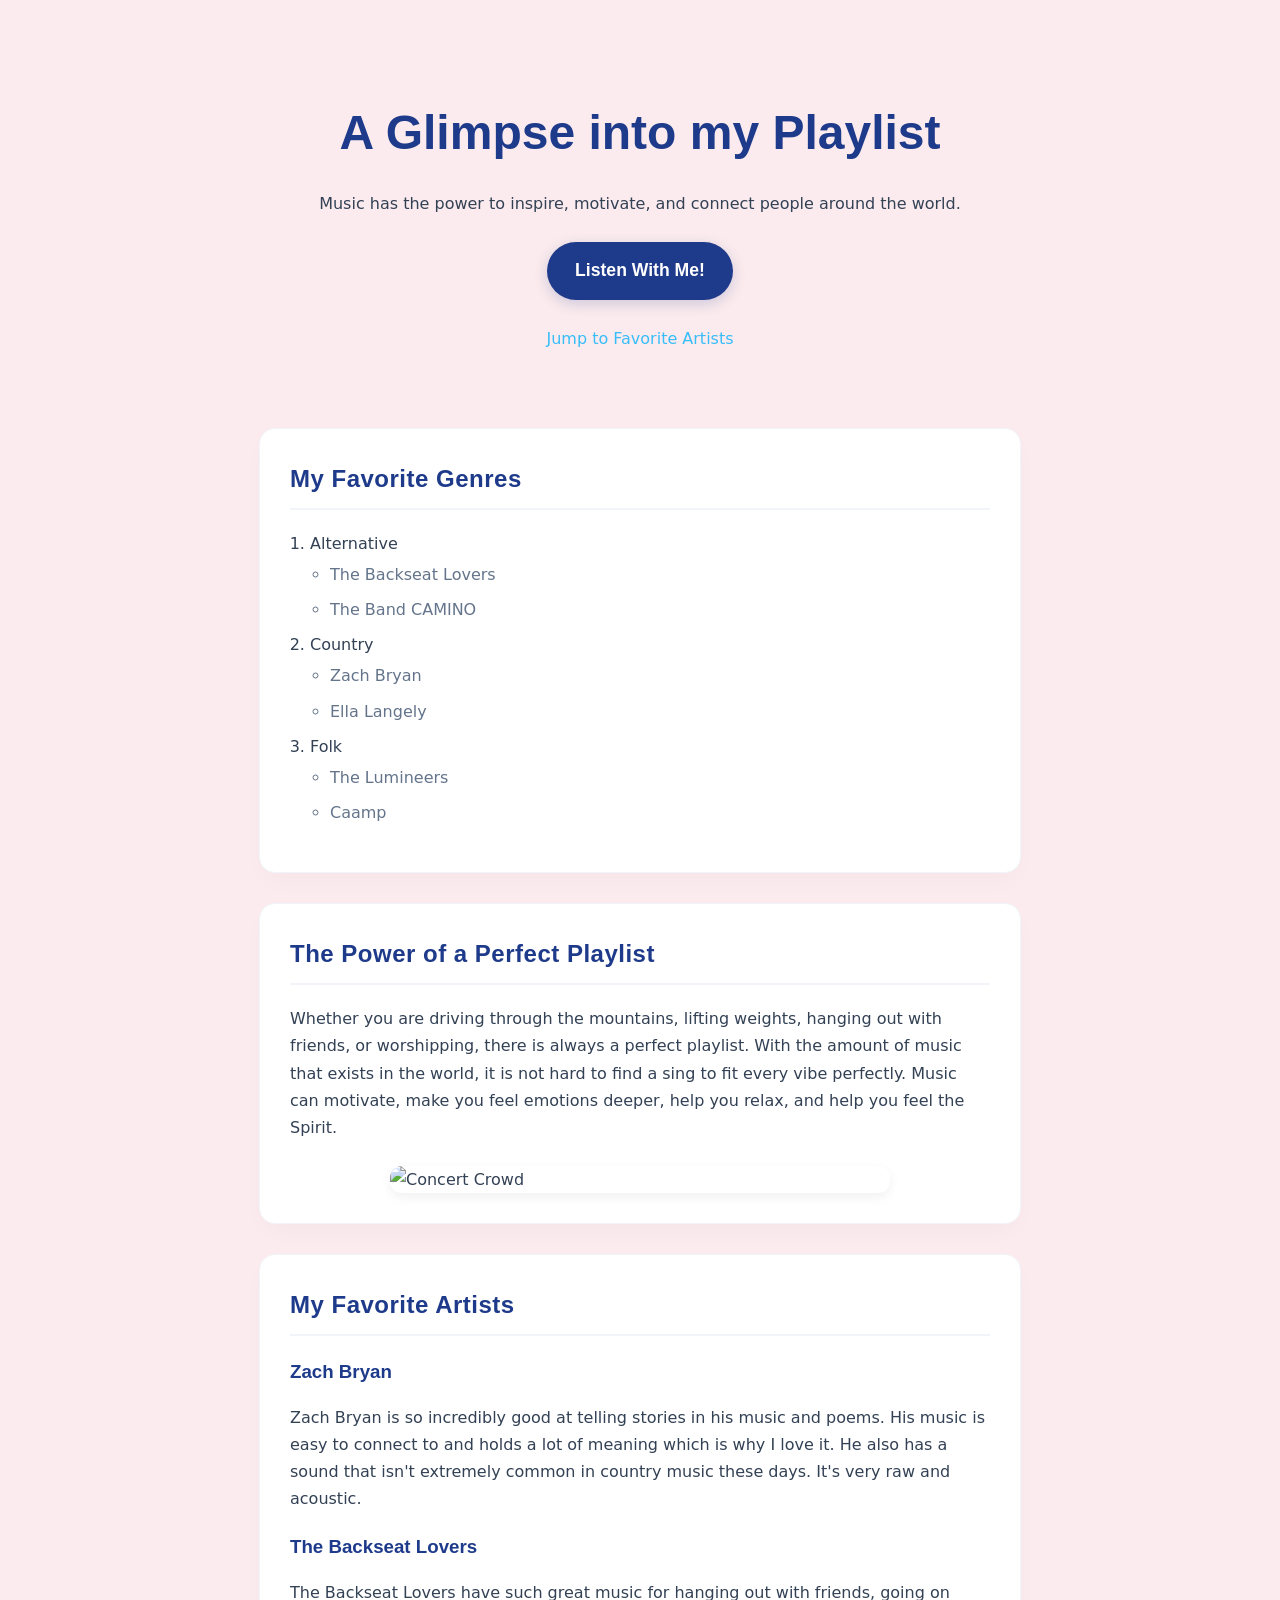
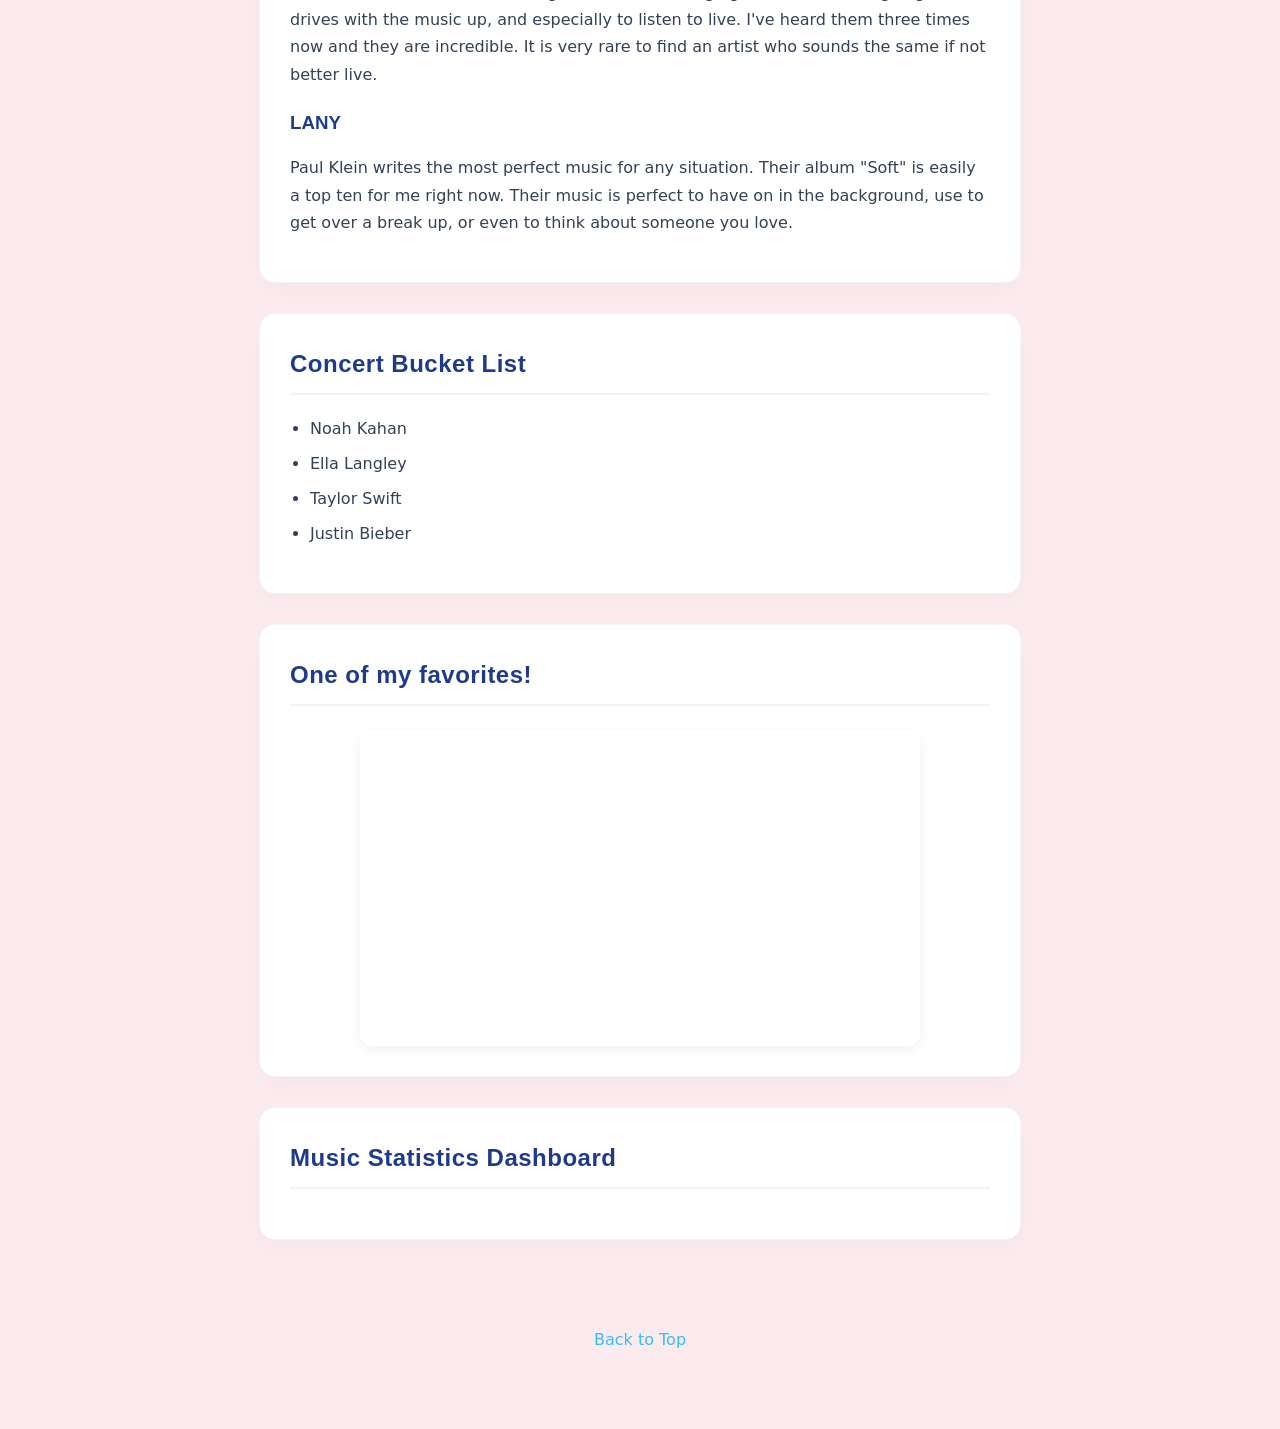
==== scratch.html @ b8a94af5 "Add files via upload" ====
<!DOCTYPE html>
<html lang="en">
<head>
    <meta charset="UTF-8">
    <meta name="viewport" content="width=device-width, initial-scale=1.0">
    <title>A Glimpse into my Playlists</title>

    <!-- Link to CSS file -->
    <link rel="stylesheet" href="scratch.css">
</head>

<body>

    <!-- On-page anchor -->
    <a id="top"></a>

    <header>
        <h1>A Glimpse into my Playlist</h1>
        <p>Music has the power to inspire, motivate, and connect people around the world.</p>

        <p style="margin-top: 25px; margin-bottom: 25px;">
            <a href="app.html" class="app-launch-btn">Listen With Me!</a>
        </p>

        <p><a href="#artists">Jump to Favorite Artists</a></p>
    </header>
    <!-- Div 1 -->
    <div class="section">
        <h2>My Favorite Genres</h2>

        <!-- Ordered list with unordered list embedded -->
        <ol>
            <li>Alternative
                <ul>
                    <li>The Backseat Lovers</li>
                    <li>The Band CAMINO</li>
                </ul>
            </li>

            <li>Country
                <ul>
                    <li>Zach Bryan</li>
                    <li>Ella Langely</li>
                </ul>
            </li>

            <li>Folk
                <ul>
                    <li>The Lumineers</li>
                    <li>Caamp</li>
                </ul>
            </li>
        </ol>
    </div>

    <!-- Div 2 -->
    <div class="section">
        <h2>The Power of a Perfect Playlist</h2>

        <p>
            Whether you are driving through the mountains, lifting weights, hanging out with friends, or worshipping, there is always a perfect playlist. With the amount of music that exists in the world, it is not hard to find a sing to fit every vibe perfectly. Music can motivate, make you feel emotions deeper, help you relax, and help you feel the Spirit. 
        </p>

        <!-- Image Requirement -->
        <img src="concert.jpg"
             alt="Concert Crowd"
             width="500">
    </div>

    <!-- Div 3 -->
    <div class="section" id="artists">
        <h2>My Favorite Artists</h2>

        <h3>Zach Bryan</h3>
        <p>
            Zach Bryan is so incredibly good at telling stories in his music and poems. His music is easy to connect to and holds a lot of meaning which is why I love it. He also has a sound that isn't extremely common in country music these days. It's very raw and acoustic.
        </p>

        <h3>The Backseat Lovers</h3>
        <p>
            The Backseat Lovers have such great music for hanging out with friends, going on drives with the music up, and especially to listen to live. I've heard them three times now and they are incredible. It is very rare to find an artist who sounds the same if not better live. 
        </p>

        <h3>LANY</h3>
        <p>
            Paul Klein writes the most perfect music for any situation. Their album "Soft" is easily a top ten for me right now. Their music is perfect to have on in the background, use to get over a break up, or even to think about someone you love. 
        </p>
    </div>

    <div class="section">
        <h2>Concert Bucket List</h2>

        <ul>
            <li>Noah Kahan</li>
            <li>Ella Langley</li>
            <li>Taylor Swift</li>
            <li>Justin Bieber</li>
        </ul>
    </div>

    <!-- YouTube Video Requirement -->
   <div class="section">
        <h2>One of my favorites!</h2>

        <iframe
            width="560"
            height="315"
            src="https://www.youtube.com/embed/6KNwRDEeC9Q"
            title="Zach Bryan - Burn, Burn, Burn"
            allow="accelerometer; autoplay; clipboard-write; encrypted-media; gyroscope; picture-in-picture; web-share"
            allowfullscreen>
        </iframe>
    </div>

    <!-- Tableau Requirement -->
    <div class="section">
        <h2>Music Statistics Dashboard</h2>

        <p>
            
        </p>

        <div>
            <div class='tableauPlaceholder' id='viz1781666016126' style='position: relative'><noscript><a href='#'><img alt='Dashboard 1 ' src='https:&#47;&#47;public.tableau.com&#47;static&#47;images&#47;My&#47;MyMusicDashboard&#47;Dashboard1&#47;1_rss.png' style='border: none' /></a></noscript><object class='tableauViz'  style='display:none;'><param name='host_url' value='https%3A%2F%2Fpublic.tableau.com%2F' /> <param name='embed_code_version' value='3' /> <param name='site_root' value='' /><param name='name' value='MyMusicDashboard&#47;Dashboard1' /><param name='tabs' value='no' /><param name='toolbar' value='yes' /><param name='static_image' value='https:&#47;&#47;public.tableau.com&#47;static&#47;images&#47;My&#47;MyMusicDashboard&#47;Dashboard1&#47;1.png' /> <param name='animate_transition' value='yes' /><param name='display_static_image' value='yes' /><param name='display_spinner' value='yes' /><param name='display_overlay' value='yes' /><param name='display_count' value='yes' /><param name='language' value='en-US' /></object></div>                <script type='text/javascript'>                    var divElement = document.getElementById('viz1781666016126');                    var vizElement = divElement.getElementsByTagName('object')[0];                    if ( divElement.offsetWidth > 800 ) { vizElement.style.width='1000px';vizElement.style.height='827px';} else if ( divElement.offsetWidth > 500 ) { vizElement.style.width='1000px';vizElement.style.height='827px';} else { vizElement.style.width='100%';vizElement.style.height='1127px';}                     var scriptElement = document.createElement('script');                    scriptElement.src = 'https://public.tableau.com/javascripts/api/viz_v1.js';                    vizElement.parentNode.insertBefore(scriptElement, vizElement);                </script>
        </div>
    </div>

    <footer>
        <p><a href="#top">Back to Top</a></p>
    </footer>

</body>
</html>
---- scratch.css ----
/* --- Global Reset & Page Setup --- */
body {
    background-color: #fbebee; /* Soft light pink background */
    font-family: 'Quicksand', system-ui, sans-serif; /* Fun, clean body font */
    color: #334155; 
    margin: 0;
    padding: 40px 20px;
    line-height: 1.7;
}

/* --- Smooth Scrolling --- */
html {
    scroll-behavior: smooth;
}

/* --- Typography / Colors --- */
h1, h2, h3 {
    font-family: 'Fredoka', sans-serif; /* Rounded, fun font for titles */
    color: #1e3a8a; /* All headings are now this same deep blue color */
    font-weight: 700;
}

h2 {
    border-bottom: 2px solid #f1f5f9;
    padding-bottom: 8px;
    margin-top: 0;
    letter-spacing: 0.5px;
}

h3 {
    margin-bottom: 5px;
}

/* --- Links --- */
a {
    color: #38bdf8; 
    text-decoration: none;
    transition: color 0.2s ease;
}

a:hover {
    color: #7dd3fc;
    text-decoration: underline;
}

/* --- Header & Footer Styling --- */
header {
    text-align: center;
    max-width: 700px;
    margin: 0 auto 40px auto;
    padding: 20px;
}

header h1 {
    font-size: 3rem; /* Slightly larger for the fun font */
    margin-bottom: 10px;
}

footer {
    text-align: center;
    margin-top: 50px;
    padding: 20px;
}

/* --- Container Blocks --- */
.section {
    background-color: #ffffff; 
    max-width: 700px;
    margin: 0 auto 30px auto;
    padding: 30px;
    border-radius: 16px; /* Slightly rounder edges to match the fun vibe */
    box-shadow: 0 10px 25px -5px rgba(0, 0, 0, 0.03); 
    border: 1px solid #f1f5f9;
}

/* --- Lists Styling --- */
ol, ul {
    padding-left: 20px;
}

li {
    margin-bottom: 8px;
    font-weight: 500; /* Makes the Quicksand font look perfectly weighted */
}

ol ul {
    list-style-type: circle;
    margin-top: 4px;
    color: #64748b; 
}

/* --- Media Elements --- */
img, iframe {
    max-width: 100%;
    display: block;
    margin: 25px auto 0 auto;
    border-radius: 12px;
    border: none;
    box-shadow: 0 4px 12px rgba(0, 0, 0, 0.06);
}

/* --- Tableau Responsive Container --- */
.tableau-container {
    width: 100%;
    margin-top: 20px;
    overflow-x: auto;
    border-radius: 12px;
    background-color: #ffffff;
}

.tableauPlaceholder {
    margin: 0 auto !important;
}
/* --- Web App Launch Button Styling --- */
.app-launch-btn {
    display: inline-block;
    background-color: #1e3a8a; /* Deep blue to match your headings */
    color: #ffffff !important; /* Forces the text color to stay white */
    padding: 14px 28px;
    font-family: 'Fredoka', sans-serif; /* Uses your fun heading font */
    font-size: 1.1rem;
    font-weight: 700;
    border-radius: 30px; /* Gives it a round, pill-like shape */
    box-shadow: 0 4px 14px rgba(30, 58, 138, 0.2); /* Subtle glow effect */
    transition: all 0.3s ease; /* Makes the animation hover smooth */
    text-decoration: none;
}

/* What happens when you point your mouse over the button */
.app-launch-btn:hover {
    background-color: #2563eb; /* Shifts to a slightly brighter blue */
    transform: translateY(-3px); /* Hovers upward slightly */
    box-shadow: 0 6px 20px rgba(37, 99, 235, 0.3); /* Stronger shadow on hover */
    text-decoration: none !important;
}
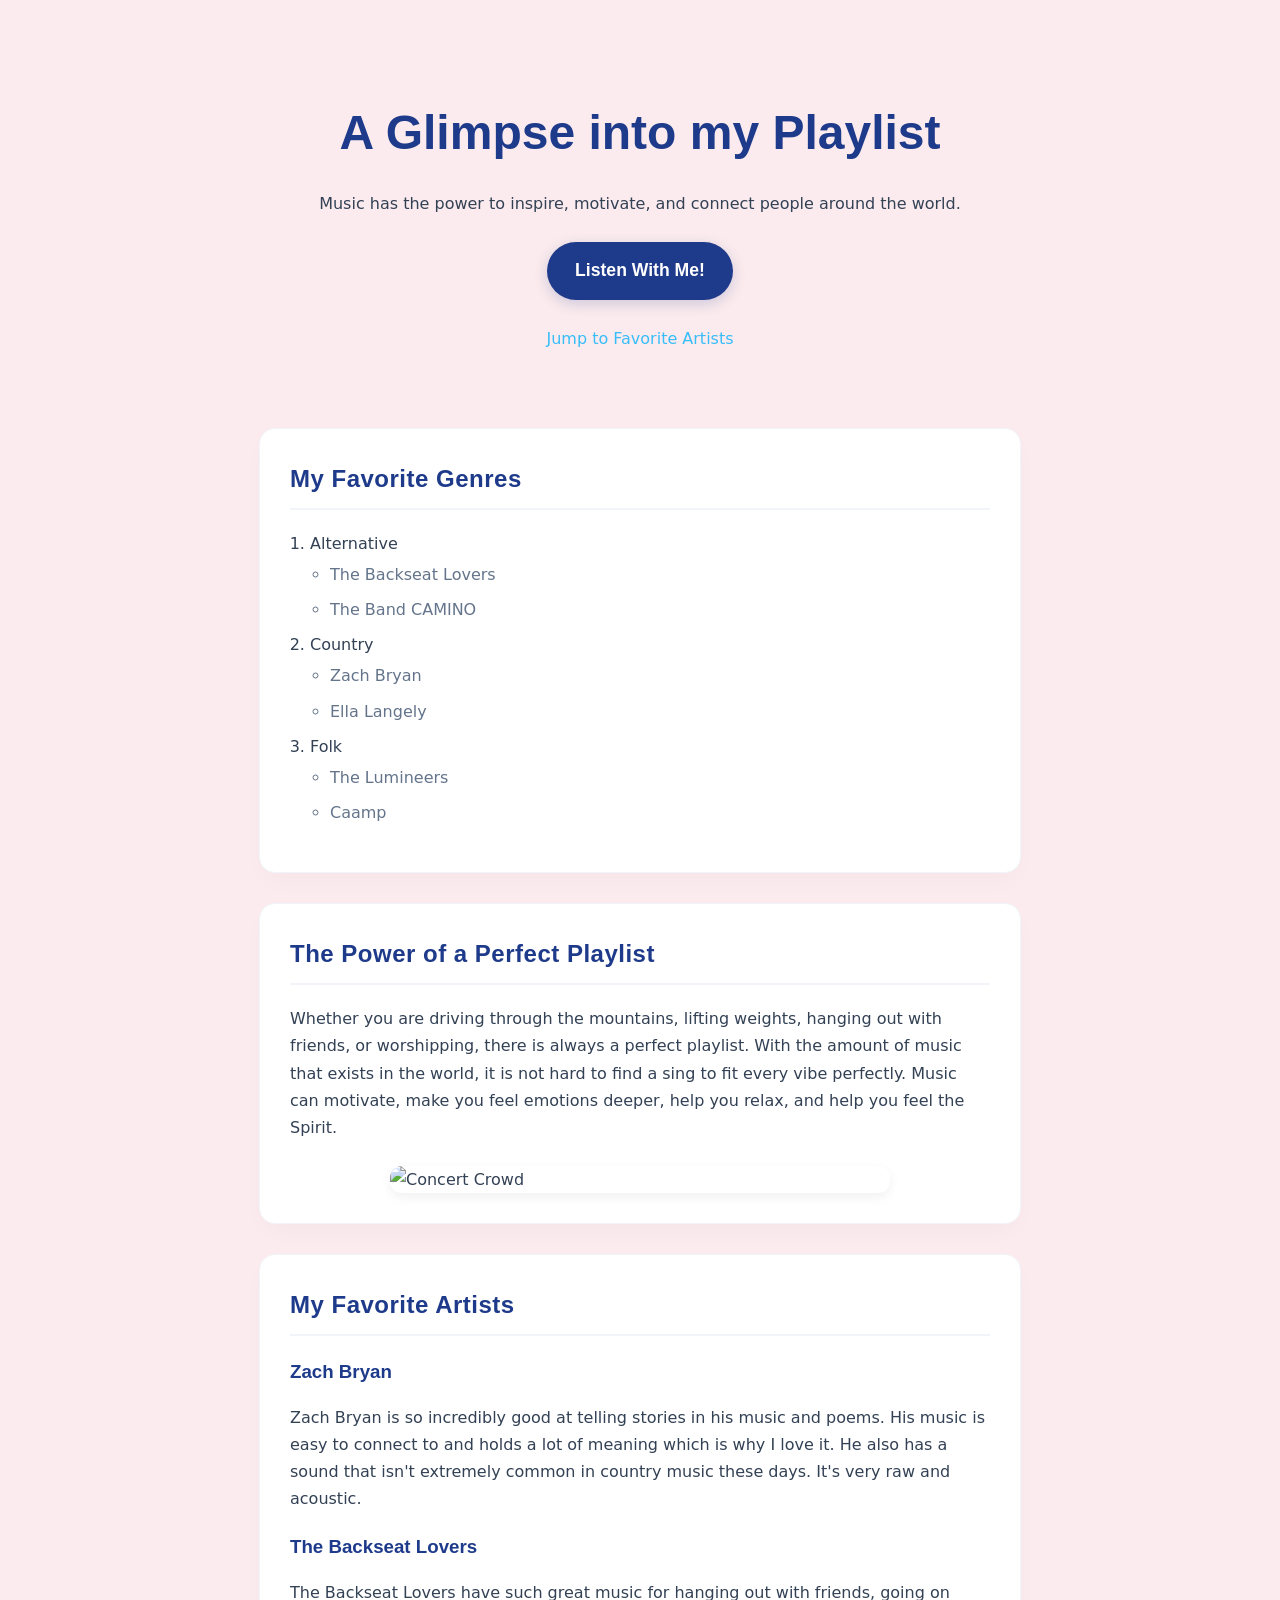
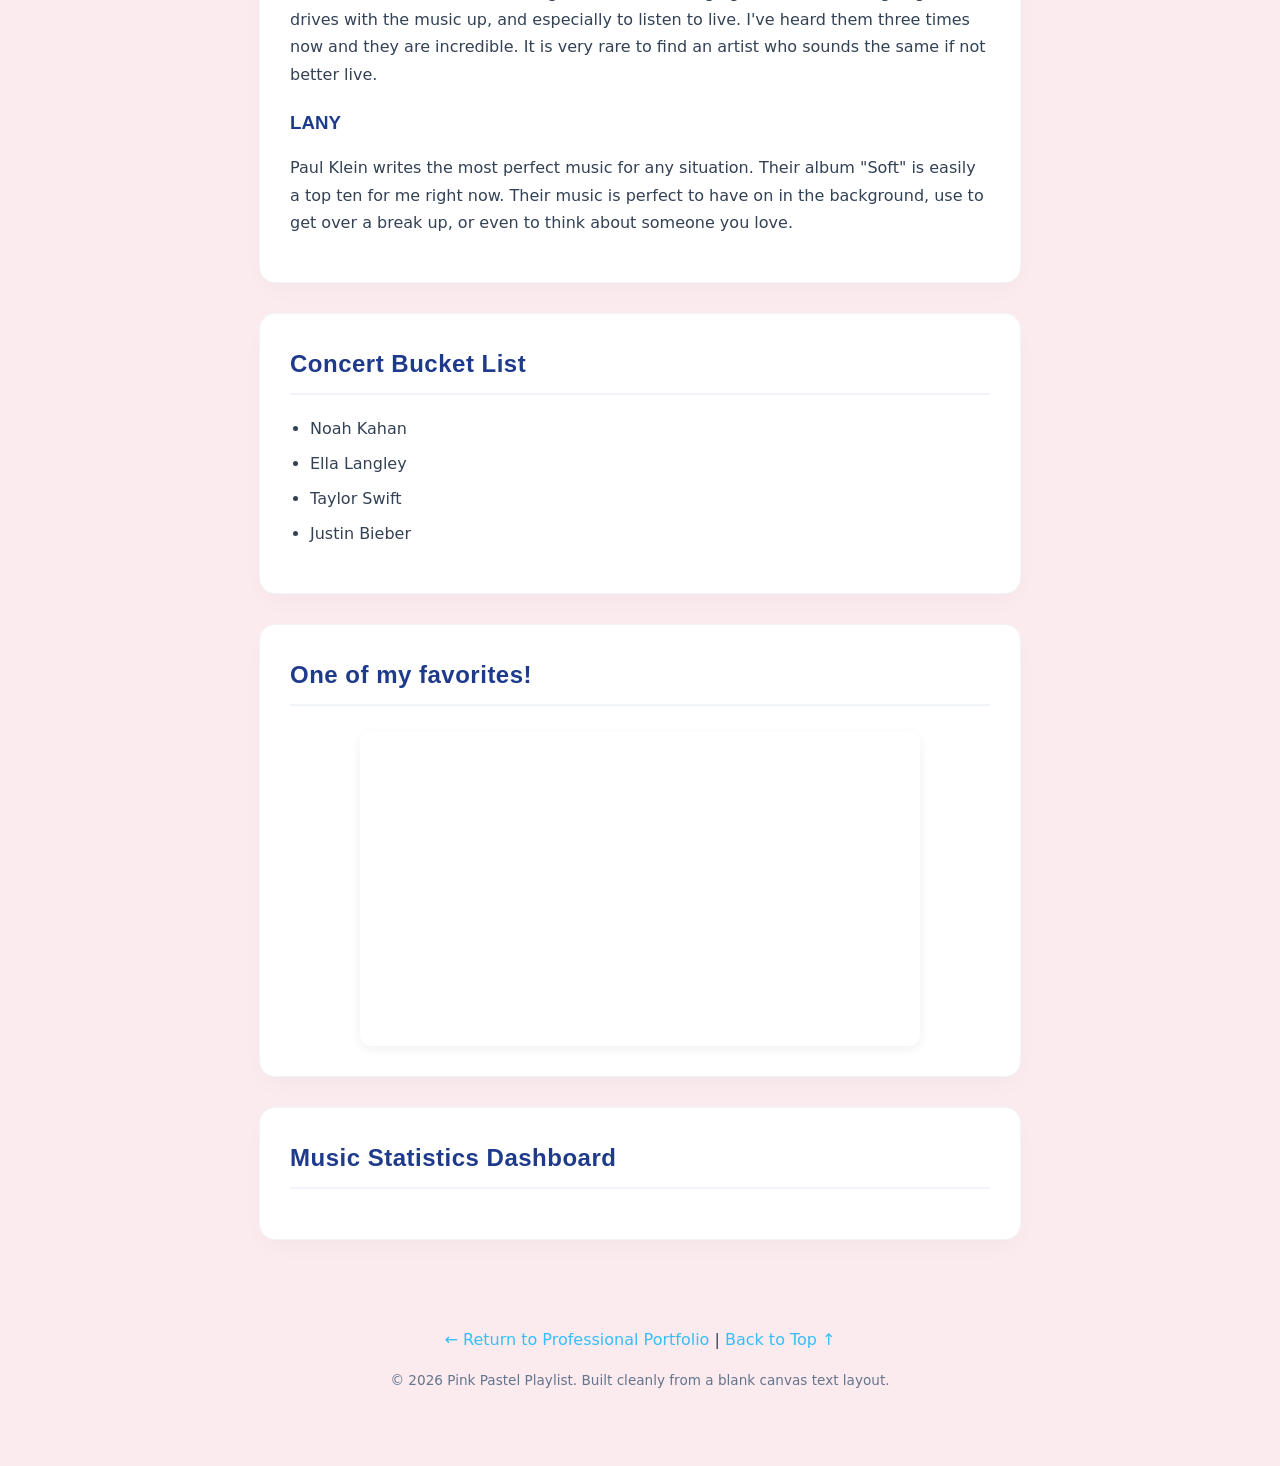
==== commit 49907249: "Add files via upload" ====
--- a/scratch.html
+++ b/scratch.html
@@ -126,7 +126,10 @@
     </div>
 
     <footer>
-        <p><a href="#top">Back to Top</a></p>
+        <p>
+            <a href="index.html">← Return to Professional Portfolio</a> | <a href="#top">Back to Top ↑</a>
+        </p>
+        <p style="font-size: 0.85rem; color: #64748b; margin-top: 15px;">&copy; 2026 Pink Pastel Playlist. Built cleanly from a blank canvas text layout.</p>
     </footer>
 
 </body>
